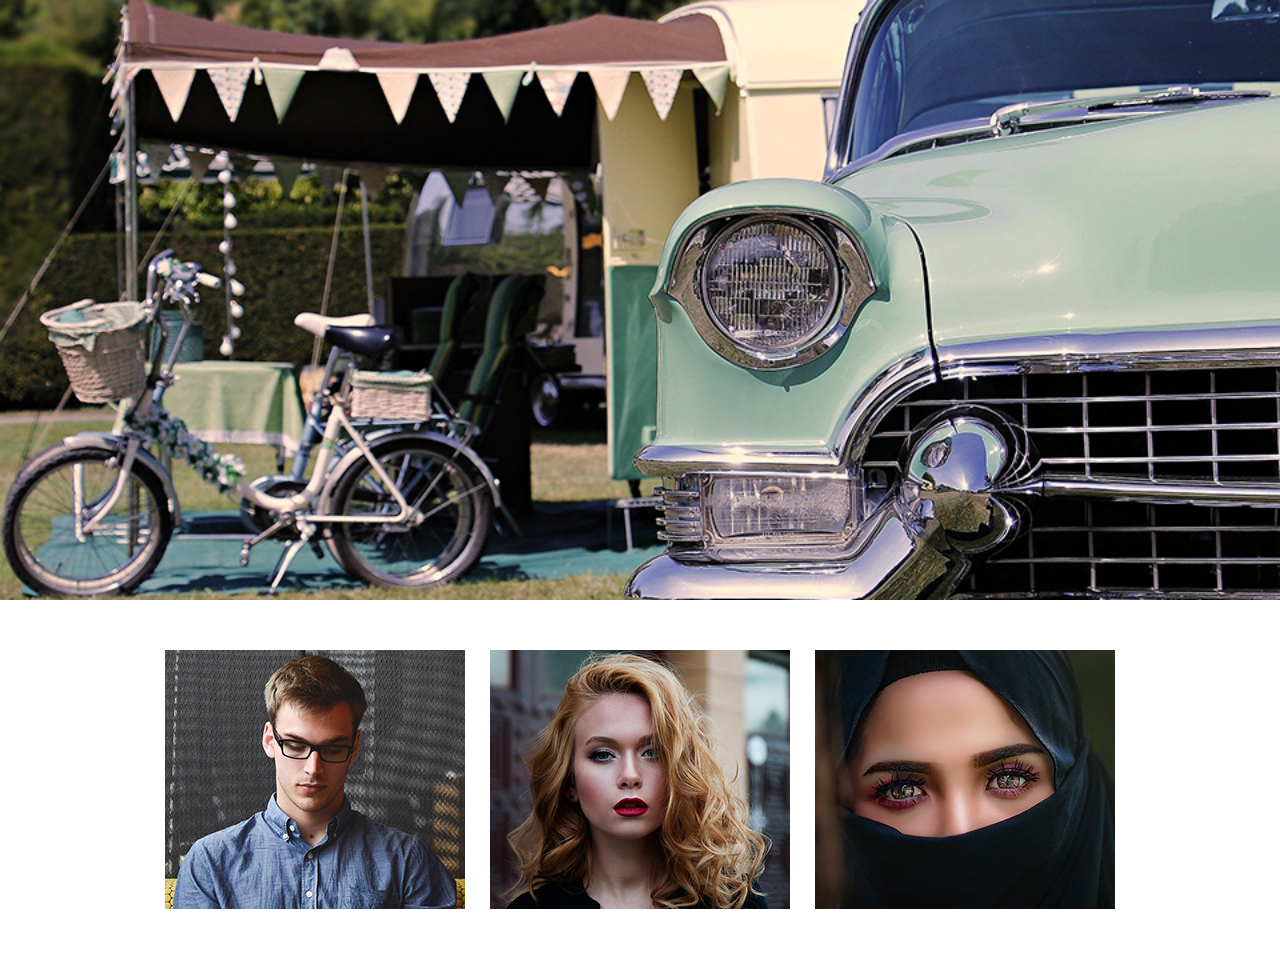
==== retina-images/index.html @ 2ba1a3a5 "classwork" ====
<!DOCTYPE html>
<html lang="en">
  <head>
    <meta charset="UTF-8" />
    <meta name="viewport" content="width=device-width, initial-scale=1.0" />
    <meta http-equiv="X-UA-Compatible" content="ie=edge" />
    <title>Retina images</title>
    <link
      rel="stylesheet"
      href="https://cdnjs.cloudflare.com/ajax/libs/modern-normalize/1.1.0/modern-normalize.min.css"
      integrity="sha512-wpPYUAdjBVSE4KJnH1VR1HeZfpl1ub8YT/NKx4PuQ5NmX2tKuGu6U/JRp5y+Y8XG2tV+wKQpNHVUX03MfMFn9Q=="
      crossorigin="anonymous"
      referrerpolicy="no-referrer"
    />
    <link rel="stylesheet" href="./css/style.css" />
  </head>

  <body>
    <div class="banner"></div>
    <section class="section">
      <div class="container">
        <ul class="team-list">
          <li class="team-list__item">
            <img src="./images/team-1.jpg" alt="a member of the team" class="team-list__img" />
          </li>
          <li class="team-list__item">
            <img src="./images/team-2.jpg" alt="a member of the team" class="team-list__img" />
          </li>
          <li class="team-list__item">
            <img src="./images/team-3.jpg" alt="a member of the team" class="team-list__img" />
          </li>
        </ul>
      </div>
    </section>
  </body>
</html>
---- retina-images/css/style.css ----
* {
  margin: 0;
  padding: 0;
  box-sizing: inherit;
}

html {
  box-sizing: border-box;
}

img {
  display: block;
  max-width: 100%;
  height: auto;
}

ol,
ul {
  list-style: none;
}

a {
  text-decoration: none;
}

.container {
  width: 950px;
  margin: 0 auto;
}

body {
  height: 100vh;
}

.banner {
  min-height: 600px;
  background-image: url('../images/car.jpg');
  background-position: center;
  background-size: cover;
  background-repeat: no-repeat;
}

/* 
  96dpi - 1x
  115dpi - 1.2x
  144dpi - 1.5x
  192dpi - 2x
  288dpi - 3x
*/

.team-list {
  display: flex;
  justify-content: space-between;
}

.section {
  padding: 50px 0;
}
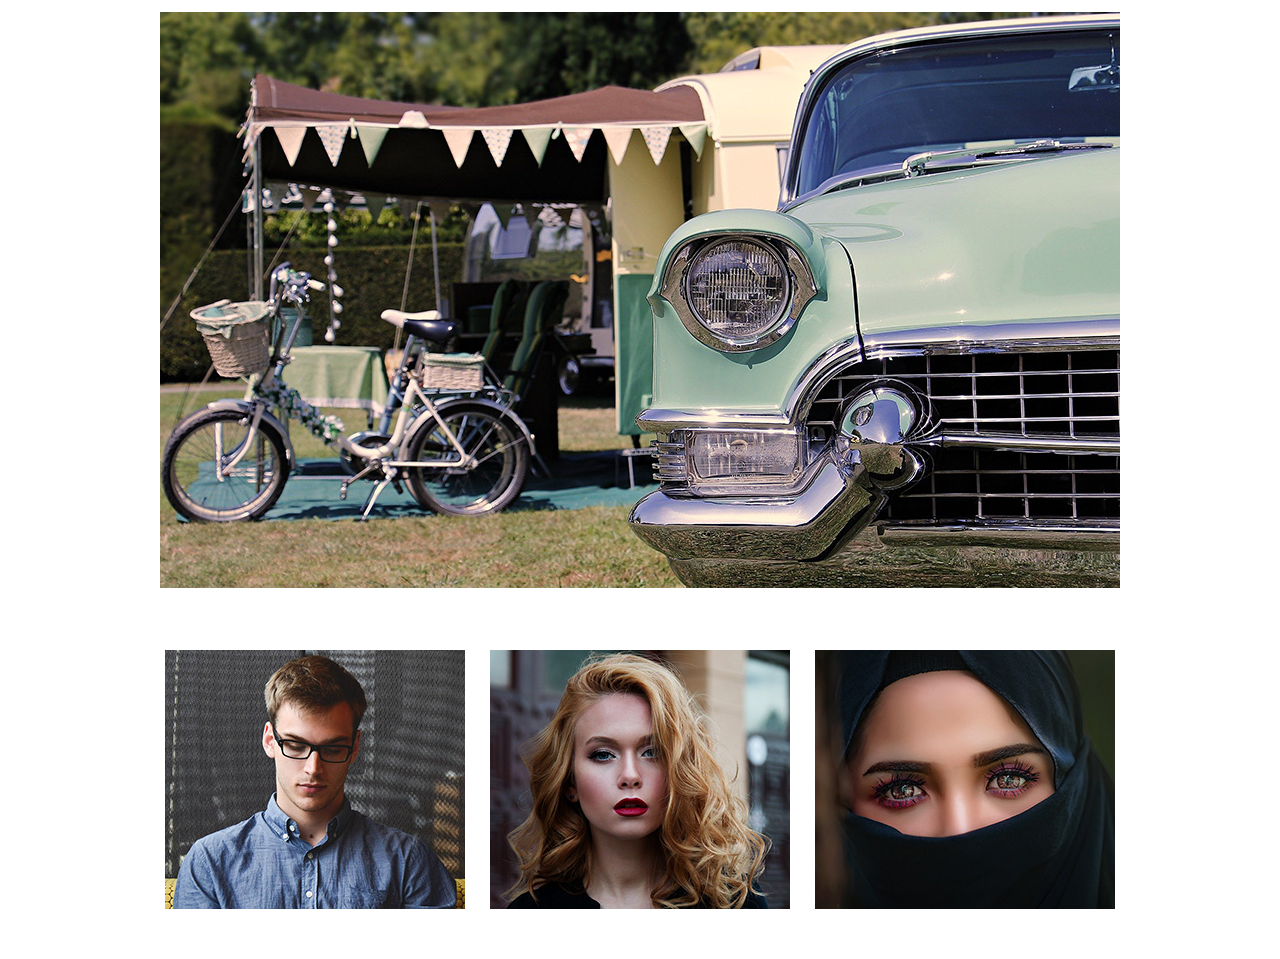
==== commit 94cf4bb4: "classwork" ====
--- a/retina-images/index.html
+++ b/retina-images/index.html
@@ -21,13 +21,28 @@
       <div class="container">
         <ul class="team-list">
           <li class="team-list__item">
-            <img src="./images/team-1.jpg" alt="a member of the team" class="team-list__img" />
+            <img
+              srcset="./images/team-1.jpg 1x, ./images/team-1@2x.jpg 2x"
+              src="./images/team-1.jpg"
+              alt="a member of the team"
+              class="team-list__img"
+            />
           </li>
           <li class="team-list__item">
-            <img src="./images/team-2.jpg" alt="a member of the team" class="team-list__img" />
+            <img
+              srcset="./images/team-2.jpg 1x, ./images/team-2@2x.jpg 2x"
+              src="./images/team-2.jpg"
+              alt="a member of the team"
+              class="team-list__img"
+            />
           </li>
           <li class="team-list__item">
-            <img src="./images/team-3.jpg" alt="a member of the team" class="team-list__img" />
+            <img
+              srcset="./images/team-3.jpg 1x, ./images/team-3@2x.jpg 2x"
+              src="./images/team-3.jpg"
+              alt="a member of the team"
+              class="team-list__img"
+            />
           </li>
         </ul>
       </div>
--- a/retina-images/css/style.css
+++ b/retina-images/css/style.css
@@ -36,7 +36,7 @@
   min-height: 600px;
   background-image: url('../images/car.jpg');
   background-position: center;
-  background-size: cover;
+  background-size: 960px 576px;
   background-repeat: no-repeat;
 }
 
@@ -48,6 +48,12 @@
   288dpi - 3x
 */
 
+@media (min-device-pixel-ratio: 2), (min-resolution: 192dpi), (min-resolution: 2dppx) {
+  .banner {
+    background-image: url('../images/car@2x.jpg');
+  }
+}
+
 .team-list {
   display: flex;
   justify-content: space-between;
